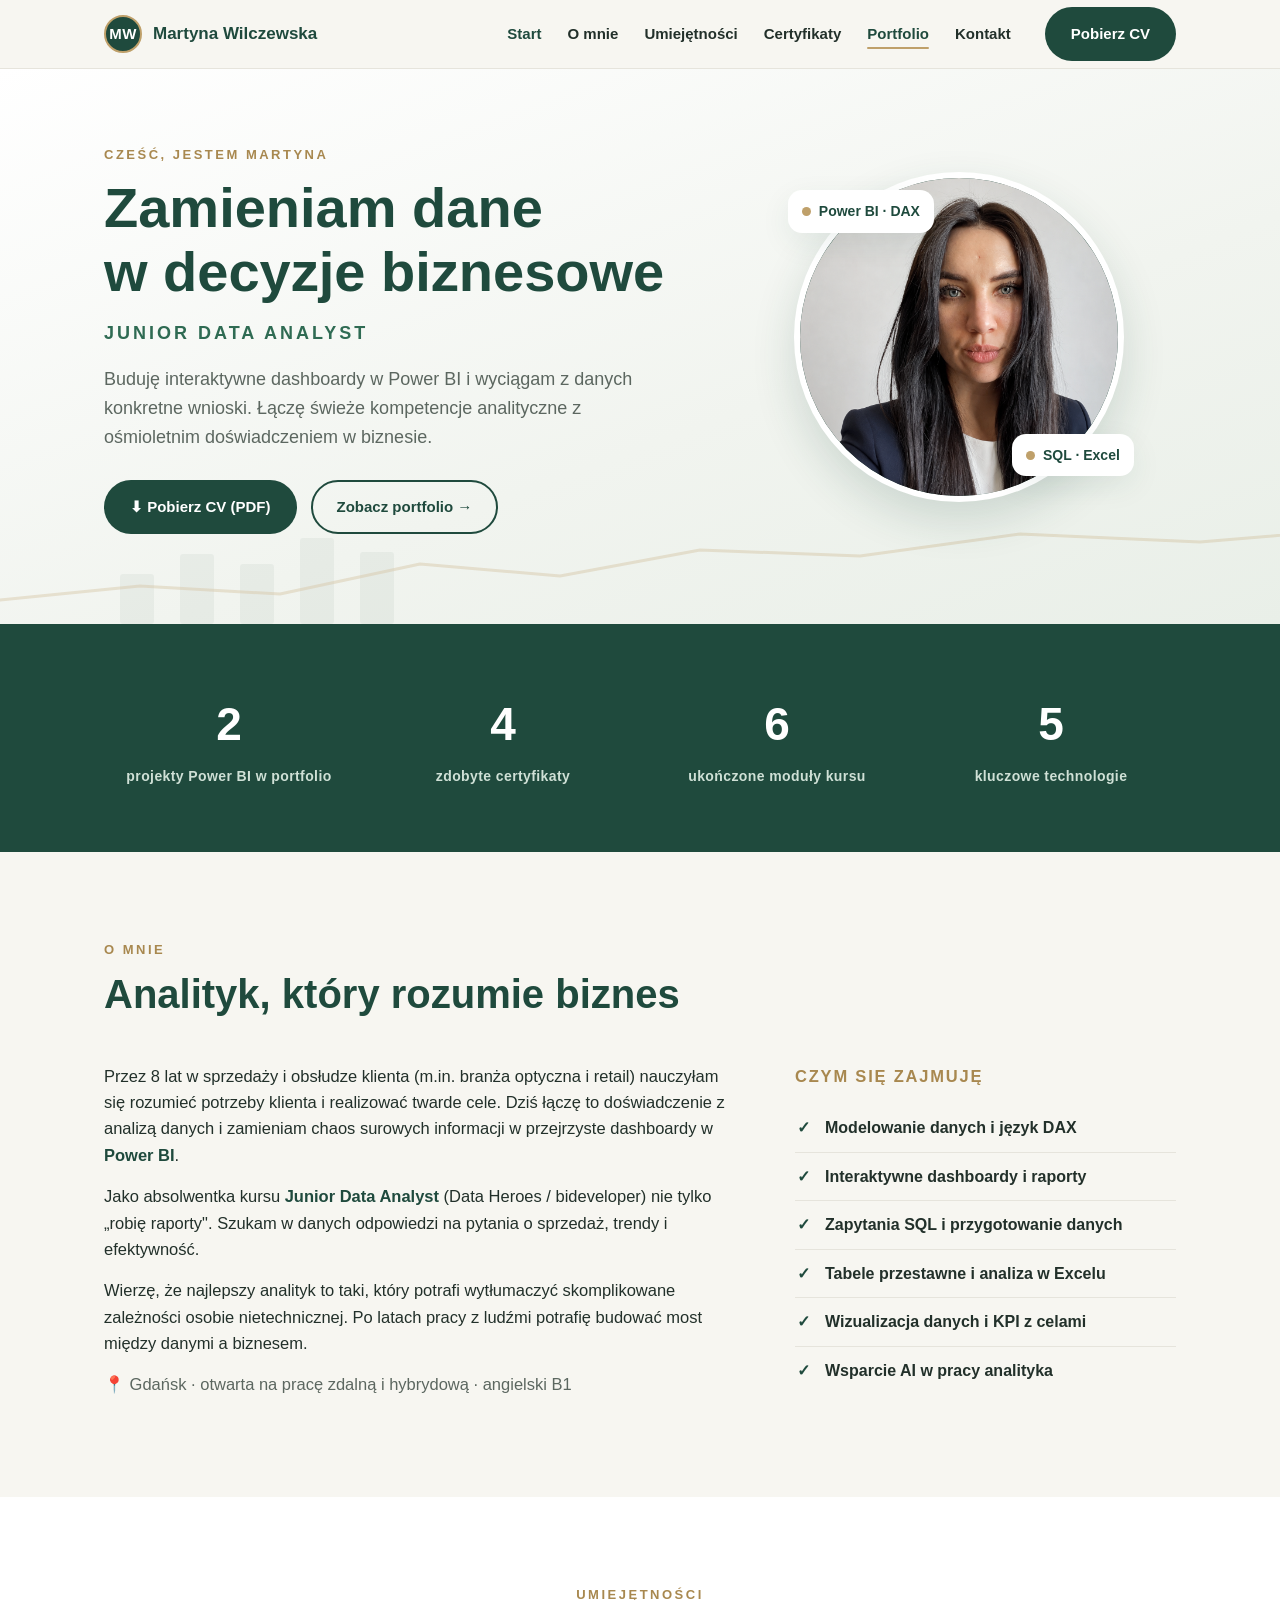
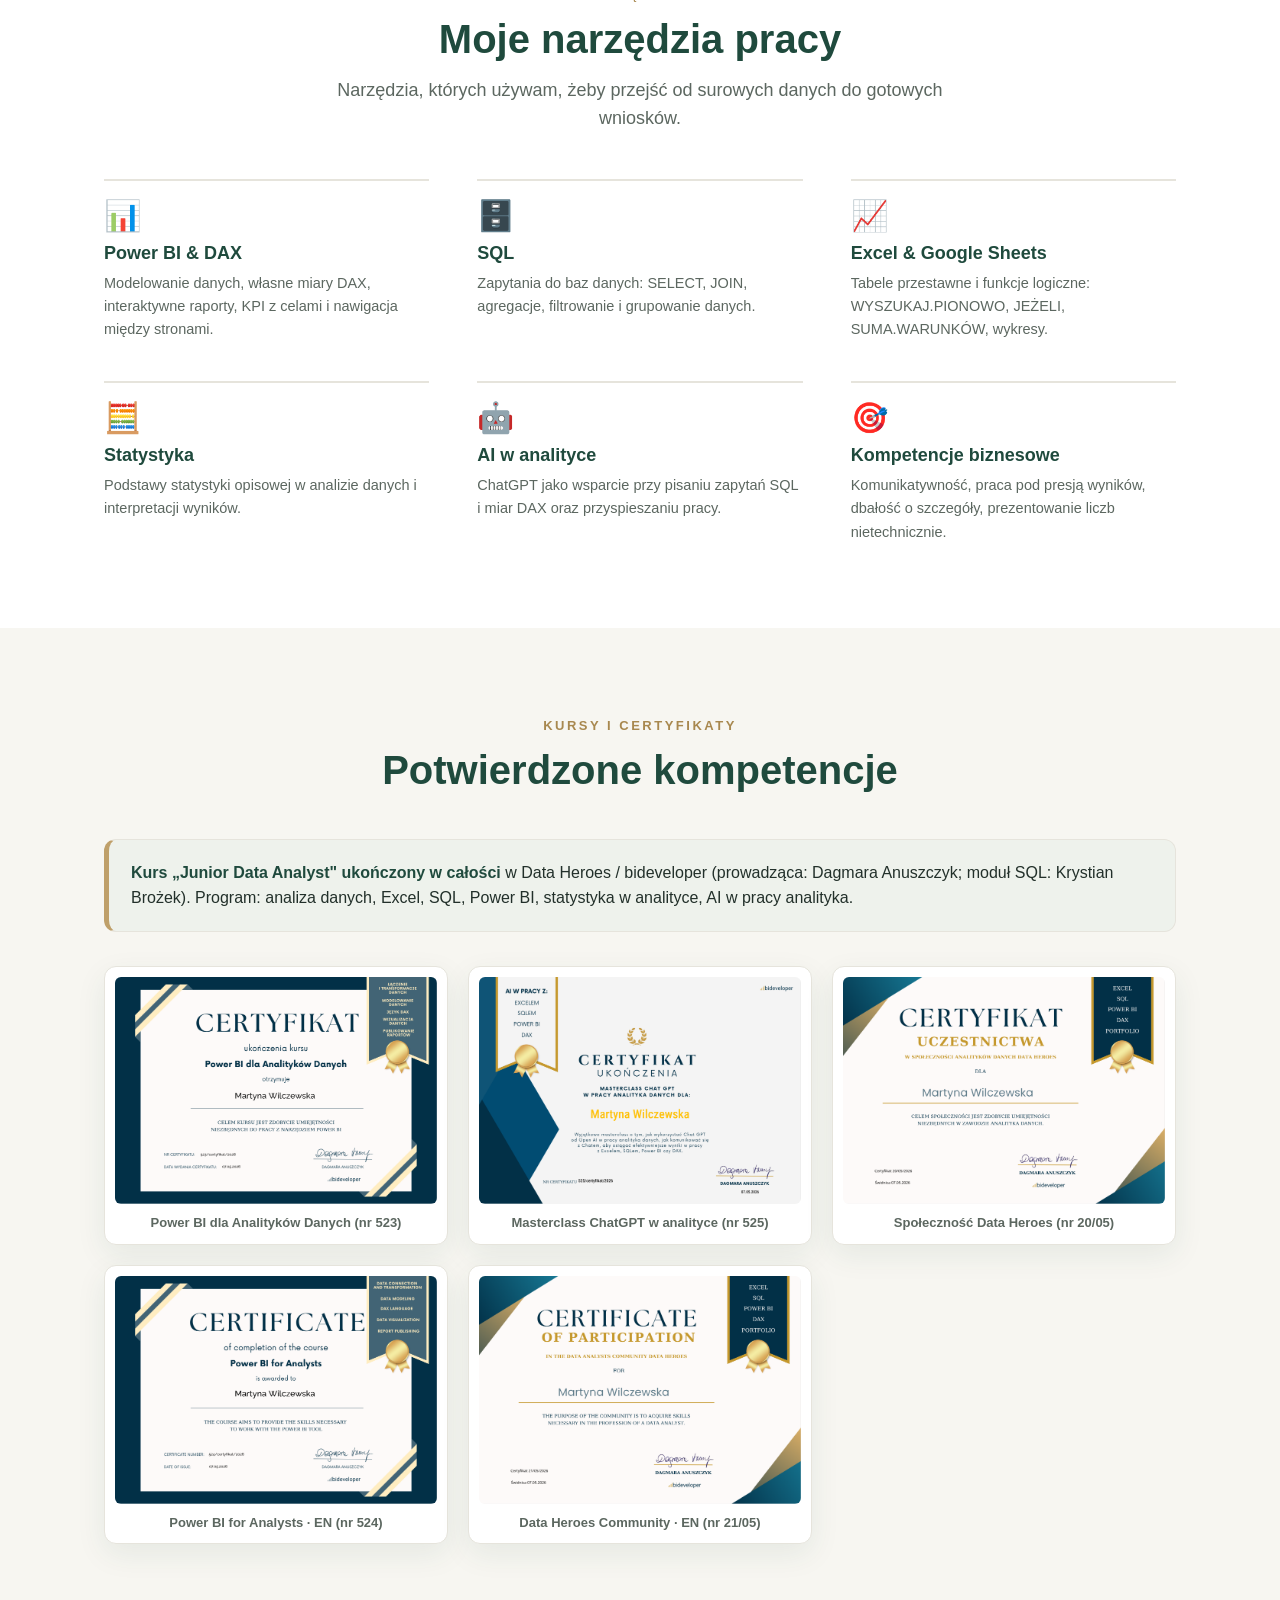
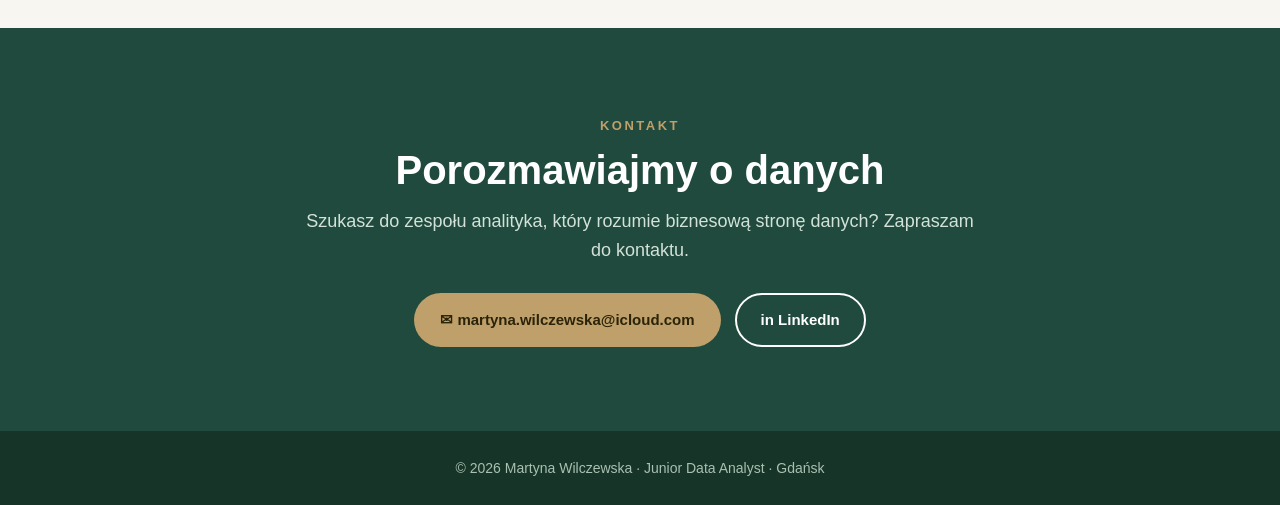
==== index.html @ d8413c9f "Strona-portfolio Martyny Wilczewskiej (Junior Data Analyst) Strona glowna, portfolio i dwie strony r" ====
<!DOCTYPE html>
<html lang="pl">
<head>
<meta charset="UTF-8">
<meta name="viewport" content="width=device-width, initial-scale=1.0">
<title>Martyna Wilczewska | Junior Data Analyst</title>
<meta name="description" content="Martyna Wilczewska, Junior Data Analyst. Power BI, SQL, DAX, Excel. Portfolio raportów i analiz danych.">
<link rel="stylesheet" href="style.css">
<script>document.documentElement.classList.add('js');</script>
</head>
<body>

<!-- NAV -->
<header class="nav">
  <div class="container nav-inner">
    <a class="brand" href="index.html"><span class="logo">MW</span> Martyna Wilczewska</a>
    <button class="burger" aria-label="Menu"><span></span><span></span><span></span></button>
    <ul class="nav-links">
      <li><a href="#start">Start</a></li>
      <li><a href="#o-mnie">O mnie</a></li>
      <li><a href="#umiejetnosci">Umiejętności</a></li>
      <li><a href="#certyfikaty">Certyfikaty</a></li>
      <li><a href="portfolio.html" class="nav-portfolio">Portfolio</a></li>
      <li><a href="#kontakt">Kontakt</a></li>
      <li class="nav-cta"><a class="btn btn-primary" href="CV_Martyna_Wilczewska.pdf" download>Pobierz CV</a></li>
    </ul>
  </div>
</header>

<!-- HERO -->
<section class="hero" id="start">
  <div class="container hero-grid">
    <div class="hero-text reveal">
      <span class="eyebrow">Cześć, jestem Martyna</span>
      <h1>Zamieniam dane<br>w decyzje biznesowe</h1>
      <span class="role">Junior Data Analyst</span>
      <p class="desc">Buduję interaktywne dashboardy w Power BI i wyciągam z danych konkretne wnioski. Łączę świeże kompetencje analityczne z ośmioletnim doświadczeniem w biznesie.</p>
      <div class="hero-actions">
        <a class="btn btn-primary" href="CV_Martyna_Wilczewska.pdf" download>⬇ Pobierz CV (PDF)</a>
        <a class="btn btn-outline" href="portfolio.html">Zobacz portfolio →</a>
      </div>
    </div>
    <div class="hero-photo reveal d2">
      <div class="ring"><img src="img/martyna.png" alt="Martyna Wilczewska"></div>
      <div class="pill p1"><span class="dot"></span> Power BI · DAX</div>
      <div class="pill p2"><span class="dot"></span> SQL · Excel</div>
    </div>
  </div>
  <svg class="hero-chart" viewBox="0 0 1440 120" preserveAspectRatio="none" fill="none">
    <g fill="#1f4a3d" opacity="0.10">
      <rect x="120" y="70" width="34" height="50" rx="3"/>
      <rect x="180" y="50" width="34" height="70" rx="3"/>
      <rect x="240" y="60" width="34" height="60" rx="3"/>
      <rect x="300" y="34" width="34" height="86" rx="3"/>
      <rect x="360" y="48" width="34" height="72" rx="3"/>
    </g>
    <polyline points="0,96 140,82 280,90 420,60 560,72 700,46 860,52 1020,30 1200,38 1440,18"
      stroke="#bfa06a" stroke-width="3" opacity="0.5" stroke-linecap="round" stroke-linejoin="round"/>
  </svg>
</section>

<!-- LICZNIKI -->
<section class="stats">
  <div class="container">
    <div class="row">
      <div class="stat" data-count="2"><div class="num"><span class="val">0</span></div><div class="lab">projekty Power BI w portfolio</div></div>
      <div class="stat" data-count="4"><div class="num"><span class="val">0</span></div><div class="lab">zdobyte certyfikaty</div></div>
      <div class="stat" data-count="6"><div class="num"><span class="val">0</span></div><div class="lab">ukończone moduły kursu</div></div>
      <div class="stat" data-count="5"><div class="num"><span class="val">0</span></div><div class="lab">kluczowe technologie</div></div>
    </div>
  </div>
</section>

<!-- O MNIE -->
<section id="o-mnie" class="about">
  <div class="container">
    <div class="section-head reveal">
      <span class="eyebrow">O mnie</span>
      <h2 class="title">Analityk, który rozumie biznes</h2>
    </div>
    <div class="about-grid">
      <div class="reveal">
        <p>Przez 8 lat w sprzedaży i obsłudze klienta (m.in. branża optyczna i retail) nauczyłam się rozumieć potrzeby klienta i realizować twarde cele. Dziś łączę to doświadczenie z analizą danych i zamieniam chaos surowych informacji w przejrzyste dashboardy w <span class="hl">Power BI</span>.</p>
        <p>Jako absolwentka kursu <span class="hl">Junior Data Analyst</span> (Data Heroes / bideveloper) nie tylko „robię raporty". Szukam w danych odpowiedzi na pytania o sprzedaż, trendy i efektywność.</p>
        <p>Wierzę, że najlepszy analityk to taki, który potrafi wytłumaczyć skomplikowane zależności osobie nietechnicznej. Po latach pracy z ludźmi potrafię budować most między danymi a biznesem.</p>
        <p class="muted">📍 Gdańsk · otwarta na pracę zdalną i hybrydową · angielski B1</p>
      </div>
      <div class="reveal d2">
        <p class="do-title">Czym się zajmuję</p>
        <ul class="do-list">
          <li>Modelowanie danych i język DAX</li>
          <li>Interaktywne dashboardy i raporty</li>
          <li>Zapytania SQL i przygotowanie danych</li>
          <li>Tabele przestawne i analiza w Excelu</li>
          <li>Wizualizacja danych i KPI z celami</li>
          <li>Wsparcie AI w pracy analityka</li>
        </ul>
      </div>
    </div>
  </div>
</section>

<!-- UMIEJĘTNOŚCI -->
<section id="umiejetnosci" class="skills">
  <div class="container">
    <div class="section-head center reveal">
      <span class="eyebrow">Umiejętności</span>
      <h2 class="title">Moje narzędzia pracy</h2>
      <p class="lead">Narzędzia, których używam, żeby przejść od surowych danych do gotowych wniosków.</p>
    </div>
    <div class="skill-grid">
      <div class="skill reveal"><div class="ic">📊</div><h3>Power BI &amp; DAX</h3><p>Modelowanie danych, własne miary DAX, interaktywne raporty, KPI z celami i nawigacja między stronami.</p></div>
      <div class="skill reveal d1"><div class="ic">🗄️</div><h3>SQL</h3><p>Zapytania do baz danych: SELECT, JOIN, agregacje, filtrowanie i grupowanie danych.</p></div>
      <div class="skill reveal d2"><div class="ic">📈</div><h3>Excel &amp; Google Sheets</h3><p>Tabele przestawne i funkcje logiczne: WYSZUKAJ.PIONOWO, JEŻELI, SUMA.WARUNKÓW, wykresy.</p></div>
      <div class="skill reveal"><div class="ic">🧮</div><h3>Statystyka</h3><p>Podstawy statystyki opisowej w analizie danych i interpretacji wyników.</p></div>
      <div class="skill reveal d1"><div class="ic">🤖</div><h3>AI w analityce</h3><p>ChatGPT jako wsparcie przy pisaniu zapytań SQL i miar DAX oraz przyspieszaniu pracy.</p></div>
      <div class="skill reveal d2"><div class="ic">🎯</div><h3>Kompetencje biznesowe</h3><p>Komunikatywność, praca pod presją wyników, dbałość o szczegóły, prezentowanie liczb nietechnicznie.</p></div>
    </div>
  </div>
</section>

<!-- CERTYFIKATY -->
<section id="certyfikaty" class="about">
  <div class="container">
    <div class="section-head center reveal">
      <span class="eyebrow">Kursy i certyfikaty</span>
      <h2 class="title">Potwierdzone kompetencje</h2>
    </div>
    <div class="cert-info reveal">
      <b>Kurs „Junior Data Analyst" ukończony w całości</b> w Data Heroes / bideveloper (prowadząca: Dagmara Anuszczyk; moduł SQL: Krystian Brożek). Program: analiza danych, Excel, SQL, Power BI, statystyka w analityce, AI w pracy analityka.
    </div>
    <div class="cert-gallery">
      <div class="cert-thumb reveal"><img src="img/certy/cert-1.png" alt="Certyfikat Power BI dla Analityków Danych"><div class="cap">Power BI dla Analityków Danych (nr 523)</div></div>
      <div class="cert-thumb reveal d1"><img src="img/certy/cert-4.png" alt="Certyfikat Masterclass ChatGPT"><div class="cap">Masterclass ChatGPT w analityce (nr 525)</div></div>
      <div class="cert-thumb reveal d2"><img src="img/certy/cert-3.png" alt="Certyfikat uczestnictwa Data Heroes"><div class="cap">Społeczność Data Heroes (nr 20/05)</div></div>
      <div class="cert-thumb reveal"><img src="img/certy/cert-2.png" alt="Certificate Power BI for Analysts"><div class="cap">Power BI for Analysts · EN (nr 524)</div></div>
      <div class="cert-thumb reveal d1"><img src="img/certy/cert-5.png" alt="Certificate of Participation Data Heroes"><div class="cap">Data Heroes Community · EN (nr 21/05)</div></div>
    </div>
  </div>
</section>

<!-- KONTAKT -->
<section id="kontakt" class="contact">
  <div class="container">
    <span class="eyebrow" style="color:var(--beige)">Kontakt</span>
    <h2 class="title">Porozmawiajmy o danych</h2>
    <p class="lead">Szukasz do zespołu analityka, który rozumie biznesową stronę danych? Zapraszam do kontaktu.</p>
    <div class="contact-actions">
      <a class="btn btn-gold" href="mailto:martyna.wilczewska@icloud.com">✉ martyna.wilczewska@icloud.com</a>
      <a class="btn btn-outline" style="color:#fff;border-color:#fff" href="https://www.linkedin.com/in/martyna-wilczewska" target="_blank" rel="noopener">in LinkedIn</a>
    </div>
  </div>
</section>

<footer class="footer">
  <div class="container">© <span data-year></span> Martyna Wilczewska · Junior Data Analyst · Gdańsk</div>
</footer>

<div class="lightbox"><span class="close">&times;</span><img src="" alt="Certyfikat"></div>
<script src="script.js"></script>
</body>
</html>
---- style.css ----
/* ===== Martyna Wilczewska - strona portfolio =====
   Paleta: jasne tło + butelkowa zieleń + beż (spójne z CV) */
:root{
  --green:#1f4a3d;
  --green-d:#163528;
  --green-l:#2f6b53;
  --beige:#bfa06a;
  --beige-d:#a8884f;
  --bg:#f7f6f1;
  --card:#ffffff;
  --text:#22302a;
  --muted:#5c6760;
  --line:#e6e4dc;
  --shadow:0 10px 30px rgba(31,74,61,.08);
  --shadow-h:0 18px 44px rgba(31,74,61,.16);
  --radius:16px;
}
*{margin:0;padding:0;box-sizing:border-box;}
html{scroll-behavior:smooth;scroll-padding-top:84px;}
body{
  font-family:"Segoe UI","Inter","Helvetica Neue",Arial,sans-serif;
  color:var(--text);background:var(--bg);line-height:1.6;
  -webkit-font-smoothing:antialiased;
}
a{color:inherit;text-decoration:none;}
img{max-width:100%;display:block;}
.container{max-width:1120px;margin:0 auto;padding:0 24px;}
section{padding:84px 0;}
.muted{color:var(--muted);}

/* ---- typografia sekcji ---- */
.eyebrow{display:inline-block;font-size:13px;font-weight:700;letter-spacing:2.5px;
  text-transform:uppercase;color:var(--beige-d);margin-bottom:10px;}
h1,h2,h3{line-height:1.15;color:var(--green);font-weight:800;}
h2.title{font-size:clamp(26px,4vw,40px);margin-bottom:14px;}
.lead{font-size:18px;color:var(--muted);max-width:680px;}
.section-head{margin-bottom:46px;}
.center{text-align:center;}
.center .lead{margin-left:auto;margin-right:auto;}

/* ---- przyciski ---- */
.btn{display:inline-flex;align-items:center;gap:9px;padding:13px 24px;border-radius:999px;
  font-weight:700;font-size:15px;border:2px solid transparent;cursor:pointer;transition:.25s;}
.btn-primary{background:var(--green);color:#fff;}
.btn-primary:hover{background:var(--green-d);transform:translateY(-2px);box-shadow:var(--shadow-h);}
.btn-outline{background:transparent;color:var(--green);border-color:var(--green);}
.btn-outline:hover{background:var(--green);color:#fff;transform:translateY(-2px);}
.btn-gold{background:var(--beige);color:#2a2308;}
.btn-gold:hover{background:var(--beige-d);transform:translateY(-2px);box-shadow:var(--shadow-h);}

/* ---- NAV ---- */
.nav{position:sticky;top:0;z-index:50;background:rgba(247,246,241,.86);
  backdrop-filter:blur(10px);border-bottom:1px solid var(--line);}
.nav-inner{display:flex;align-items:center;justify-content:space-between;height:68px;}
.brand{display:flex;align-items:center;gap:11px;font-weight:800;color:var(--green);font-size:17px;}
.brand .logo{width:38px;height:38px;border-radius:50%;background:var(--green);color:#fff;
  display:grid;place-items:center;font-size:15px;letter-spacing:.5px;border:2px solid var(--beige);}
.nav-links{display:flex;align-items:center;gap:26px;list-style:none;}
.nav-links a{font-weight:600;color:var(--text);font-size:15px;transition:.2s;}
.nav-links a:hover,.nav-links a.active{color:var(--green);}
/* przycisk CV w navie zawsze z białym tekstem (nadpisuje regułę linków) */
.nav-links a.btn-primary,.nav-links a.btn-primary:hover{color:#fff;}
.nav-cta{margin-left:8px;}
/* wyróżniona zakładka Portfolio */
.nav-links a.nav-portfolio{color:var(--green);font-weight:800;position:relative;}
.nav-links a.nav-portfolio::after{content:"";position:absolute;left:0;right:0;bottom:-7px;height:2px;
  background:var(--beige);border-radius:2px;}
.burger{display:none;background:none;border:0;cursor:pointer;width:42px;height:42px;}
.burger span{display:block;width:24px;height:2px;background:var(--green);margin:5px auto;transition:.3s;}

/* ---- HERO ---- */
.hero{position:relative;overflow:hidden;padding:72px 0 90px;
  background:linear-gradient(160deg,#ffffff 0%,#f1f4ef 60%,#e9efe8 100%);}
.hero-grid{display:grid;grid-template-columns:1.15fr .85fr;gap:50px;align-items:center;position:relative;z-index:2;}
.hero h1{font-size:clamp(34px,5.4vw,56px);}
.hero .role{display:inline-block;margin:14px 0 18px;color:var(--green-l);font-weight:700;
  letter-spacing:3px;text-transform:uppercase;font-size:clamp(14px,1.6vw,18px);}
.hero .desc{font-size:18px;color:var(--muted);max-width:540px;margin-bottom:28px;}
.hero-actions{display:flex;gap:14px;flex-wrap:wrap;}
.hero-photo{justify-self:center;position:relative;}
.hero-photo .ring{width:min(330px,72vw);aspect-ratio:1;border-radius:50%;overflow:hidden;
  border:6px solid #fff;box-shadow:var(--shadow-h);background:var(--green);}
.hero-photo .ring img{width:100%;height:100%;object-fit:cover;object-position:center 22%;}
.hero-photo .pill{position:absolute;background:#fff;border-radius:14px;padding:10px 14px;
  box-shadow:var(--shadow);font-weight:700;color:var(--green);font-size:14px;display:flex;gap:8px;align-items:center;}
.hero-photo .pill .dot{width:9px;height:9px;border-radius:50%;background:var(--beige);}
.hero-photo .pill.p1{top:18px;left:-6px;}
.hero-photo .pill.p2{bottom:26px;right:-10px;}
/* motyw danych na dole hero */
.hero-chart{position:absolute;left:0;right:0;bottom:0;height:120px;z-index:1;opacity:.5;}

/* ---- liczniki ---- */
.stats{background:var(--green);color:#fff;padding:64px 0;}
.stats .row{display:grid;grid-template-columns:repeat(4,1fr);gap:24px;text-align:center;}
.stat .num{font-size:clamp(30px,4vw,46px);font-weight:800;color:#fff;}
.stat .num .suf{color:var(--beige);}
.stat .lab{color:#cfe0d6;font-size:14px;font-weight:600;letter-spacing:.4px;margin-top:4px;}

/* ---- O mnie ---- */
.about-grid{display:grid;grid-template-columns:1.25fr .75fr;gap:56px;align-items:start;}
.about p{margin-bottom:15px;font-size:16.5px;}
.about .hl{color:var(--green);font-weight:700;}
.do-title{font-size:13px;font-weight:700;letter-spacing:1.8px;text-transform:uppercase;
  color:var(--beige-d);margin-bottom:14px;}
.do-list{list-style:none;}
.do-list li{position:relative;padding:11px 0 11px 30px;border-top:1px solid var(--line);
  font-weight:600;color:var(--text);}
.do-list li:first-child{border-top:0;}
.do-list li::before{content:"✓";position:absolute;left:2px;top:11px;color:var(--green);font-weight:800;}

/* ---- Umiejętności ---- */
.skills{background:#fff;}
.skill-grid{display:grid;grid-template-columns:repeat(3,1fr);gap:40px 48px;}
/* bez kontenerów: cienka linia akcentu u góry, dużo światła */
.skill{padding-top:20px;border-top:2px solid var(--line);transition:border-color .25s;}
.skill:hover{border-top-color:var(--beige);}
.skill .ic{font-size:30px;line-height:1;margin-bottom:12px;}
.skill h3{font-size:18px;margin-bottom:8px;transition:color .2s;}
.skill:hover h3{color:var(--beige-d);}
.skill p{font-size:14.5px;color:var(--muted);}

/* ---- Certyfikaty ---- */
.cert-info{background:#eef2ec;border:1px solid var(--line);border-left:5px solid var(--beige);
  border-radius:12px;padding:20px 22px;margin-bottom:34px;}
.cert-info b{color:var(--green);}
.cert-gallery{display:grid;grid-template-columns:repeat(3,1fr);gap:20px;}
.cert-thumb{background:#fff;border:1px solid var(--line);border-radius:12px;padding:10px;
  cursor:pointer;transition:.25s;box-shadow:var(--shadow);}
.cert-thumb:hover{transform:translateY(-4px);box-shadow:var(--shadow-h);}
.cert-thumb img{border-radius:6px;}
.cert-thumb .cap{font-size:13px;color:var(--muted);font-weight:600;margin-top:9px;text-align:center;}

/* lightbox */
.lightbox{position:fixed;inset:0;background:rgba(20,30,25,.88);display:none;
  align-items:center;justify-content:center;z-index:100;padding:30px;cursor:zoom-out;}
.lightbox.open{display:flex;}
.lightbox img{max-width:95%;max-height:90vh;border-radius:8px;box-shadow:0 20px 60px rgba(0,0,0,.5);}
.lightbox .close{position:absolute;top:20px;right:28px;color:#fff;font-size:40px;cursor:pointer;line-height:1;}

/* ---- Portfolio (bez kontenerów, wyśrodkowane) ---- */
.proj-list{max-width:800px;margin:0 auto;}
.proj-item{text-align:center;padding:58px 0;border-top:1px solid var(--line);}
.proj-item:first-child{border-top:0;padding-top:6px;}
.proj-ic{font-size:46px;line-height:1;margin-bottom:16px;}
.proj-label{display:inline-block;font-size:12.5px;letter-spacing:2.5px;text-transform:uppercase;
  color:var(--beige-d);font-weight:700;margin-bottom:12px;}
.proj-item h2{font-size:clamp(24px,3.6vw,32px);margin-bottom:14px;}
.proj-item .desc{color:var(--muted);max-width:580px;margin:0 auto 16px;font-size:16.5px;}
.proj-tags{color:var(--green-l);font-weight:600;font-size:14px;margin-bottom:26px;}
.proj-open{display:inline-flex;align-items:center;gap:8px;font-weight:700;color:var(--green);
  border-bottom:2px solid var(--beige);padding-bottom:3px;transition:.2s;}
.proj-open:hover{gap:13px;color:var(--green-d);}

/* ---- Kontakt ---- */
.contact{background:var(--green);color:#fff;text-align:center;}
.contact h2{color:#fff;}
.contact .lead{color:#d3e2d9;margin:0 auto 28px;}
.contact-actions{display:flex;gap:14px;justify-content:center;flex-wrap:wrap;}

/* ---- Stopka ---- */
.footer{background:var(--green-d);color:#a9c0b3;text-align:center;padding:26px 0;font-size:14px;}
.footer a{color:var(--beige);}

/* ---- reveal animacja ---- */
.reveal{opacity:0;transform:translateY(26px);transition:opacity .7s ease,transform .7s ease;}
.reveal.in{opacity:1;transform:none;}
/* fallback: bez JS (albo gdy JS padnie) cała treść widoczna */
html:not(.js) .reveal{opacity:1!important;transform:none!important;}
.d1{transition-delay:.08s}.d2{transition-delay:.16s}.d3{transition-delay:.24s}.d4{transition-delay:.32s}

/* ---- strony raportów ---- */
.page-hero{background:linear-gradient(160deg,#ffffff,#e9efe8);padding:60px 0;border-bottom:1px solid var(--line);}
.crumbs{font-size:14px;color:var(--muted);margin-bottom:14px;}
.crumbs a{color:var(--green);font-weight:600;}
.report-section{max-width:900px;margin:0 auto;}
.report-section h2{margin-bottom:14px;}
.report-section h3{font-size:20px;margin:34px 0 12px;}
.report-section p{margin-bottom:12px;}
.report-section ul{margin:0 0 16px 22px;}
.report-section li{margin-bottom:6px;}
.shot{margin:22px 0 6px;}
.shot img{width:100%;display:block;border-radius:12px;box-shadow:var(--shadow-h);border:1px solid var(--line);}
.shot .ph{aspect-ratio:16/9;border:2px dashed #c9cfc6;border-radius:12px;display:grid;place-items:center;
  color:var(--muted);font-weight:600;text-align:center;background:#fbfcfa;padding:20px;}
.shot .cap{font-size:13.5px;color:var(--muted);margin-top:10px;text-align:center;}
/* osadzony żywy raport Power BI */
.embed{position:relative;aspect-ratio:16/10;border-radius:12px;overflow:hidden;
  box-shadow:var(--shadow-h);border:1px solid var(--line);margin:20px 0;background:#eef2ec;}
.embed iframe{position:absolute;inset:0;width:100%;height:100%;border:0;}
.note{background:#fff7e6;border:1px solid #f0e2bd;border-radius:10px;padding:14px 16px;
  color:#7a6320;font-size:14px;margin:18px 0;}

/* ---- RESPONSYWNOŚĆ ---- */
@media(max-width:880px){
  .nav-links{position:fixed;top:68px;right:0;width:240px;height:calc(100vh - 68px);
    background:#fff;flex-direction:column;align-items:flex-start;padding:24px;gap:18px;
    box-shadow:-10px 0 30px rgba(0,0,0,.12);transform:translateX(110%);transition:.3s;}
  .nav-links.open{transform:none;}
  .burger{display:block;}
  .hero-grid,.about-grid{grid-template-columns:1fr;}
  .hero-photo{order:-1;}
  .skill-grid,.cert-gallery{grid-template-columns:1fr 1fr;}
  .proj-grid{grid-template-columns:1fr;}
  .stats .row{grid-template-columns:1fr 1fr;gap:30px 12px;}
}
@media(max-width:520px){
  .skill-grid,.cert-gallery{grid-template-columns:1fr;}
  section{padding:60px 0;}
}
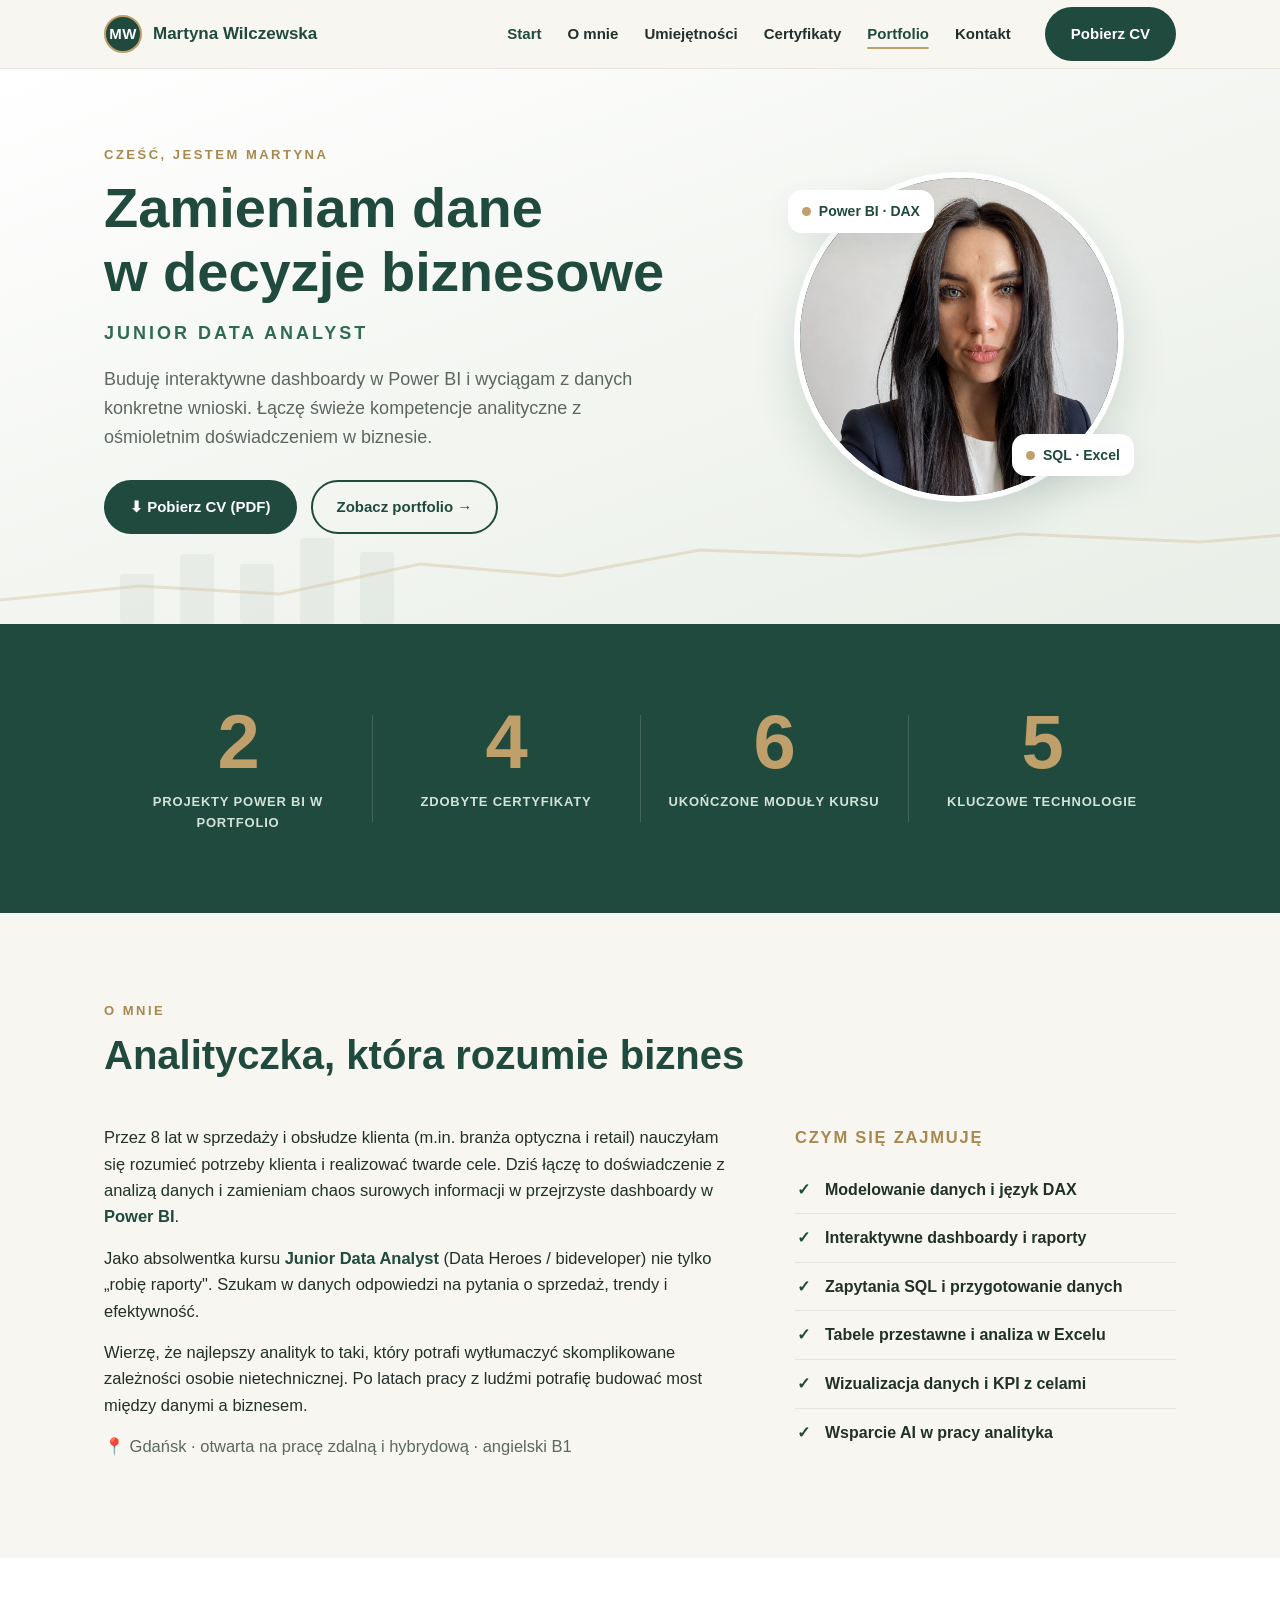
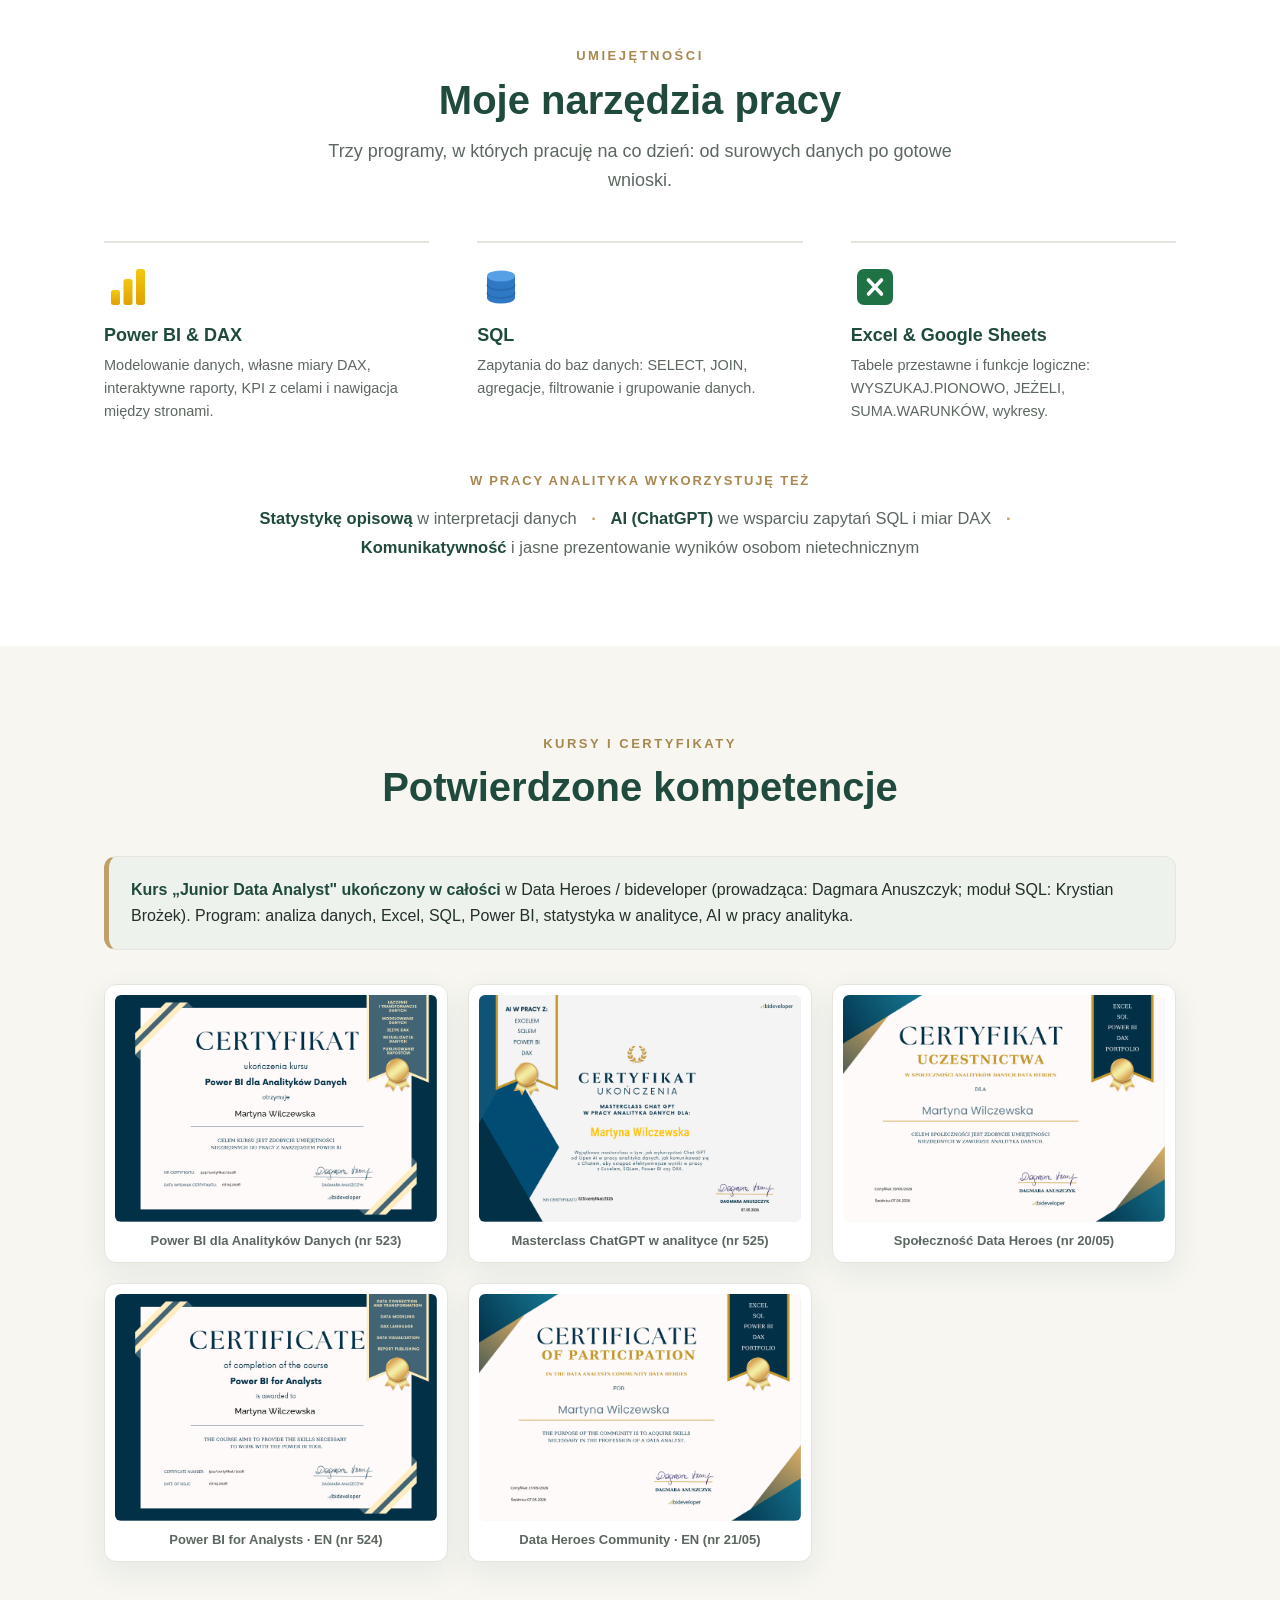
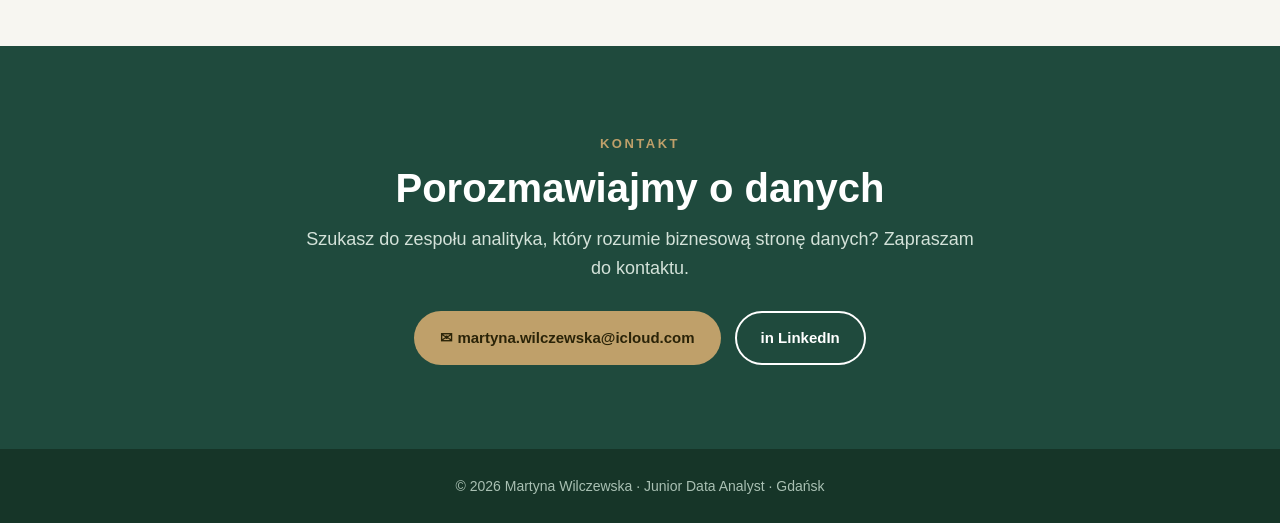
==== commit f40078b3: "Strona: ikony narzedzi (Power BI/SQL/Excel), wieksze liczniki, czytelniejsza sekcja umiejetnosci, po" ====
--- a/index.html
+++ b/index.html
@@ -76,7 +76,7 @@
   <div class="container">
     <div class="section-head reveal">
       <span class="eyebrow">O mnie</span>
-      <h2 class="title">Analityk, który rozumie biznes</h2>
+      <h2 class="title">Analityczka, która rozumie biznes</h2>
     </div>
     <div class="about-grid">
       <div class="reveal">
@@ -106,15 +106,16 @@
     <div class="section-head center reveal">
       <span class="eyebrow">Umiejętności</span>
       <h2 class="title">Moje narzędzia pracy</h2>
-      <p class="lead">Narzędzia, których używam, żeby przejść od surowych danych do gotowych wniosków.</p>
+      <p class="lead">Trzy programy, w których pracuję na co dzień: od surowych danych po gotowe wnioski.</p>
     </div>
     <div class="skill-grid">
-      <div class="skill reveal"><div class="ic">📊</div><h3>Power BI &amp; DAX</h3><p>Modelowanie danych, własne miary DAX, interaktywne raporty, KPI z celami i nawigacja między stronami.</p></div>
-      <div class="skill reveal d1"><div class="ic">🗄️</div><h3>SQL</h3><p>Zapytania do baz danych: SELECT, JOIN, agregacje, filtrowanie i grupowanie danych.</p></div>
-      <div class="skill reveal d2"><div class="ic">📈</div><h3>Excel &amp; Google Sheets</h3><p>Tabele przestawne i funkcje logiczne: WYSZUKAJ.PIONOWO, JEŻELI, SUMA.WARUNKÓW, wykresy.</p></div>
-      <div class="skill reveal"><div class="ic">🧮</div><h3>Statystyka</h3><p>Podstawy statystyki opisowej w analizie danych i interpretacji wyników.</p></div>
-      <div class="skill reveal d1"><div class="ic">🤖</div><h3>AI w analityce</h3><p>ChatGPT jako wsparcie przy pisaniu zapytań SQL i miar DAX oraz przyspieszaniu pracy.</p></div>
-      <div class="skill reveal d2"><div class="ic">🎯</div><h3>Kompetencje biznesowe</h3><p>Komunikatywność, praca pod presją wyników, dbałość o szczegóły, prezentowanie liczb nietechnicznie.</p></div>
+      <div class="skill reveal"><div class="ic"><svg viewBox="0 0 48 48" fill="none"><defs><linearGradient id="pbi" x1="0" y1="0" x2="0" y2="1"><stop offset="0" stop-color="#F2C811"/><stop offset="1" stop-color="#E0A100"/></linearGradient></defs><rect x="7" y="27" width="9" height="15" rx="2.5" fill="url(#pbi)"/><rect x="19.5" y="16" width="9" height="26" rx="2.5" fill="url(#pbi)"/><rect x="32" y="6" width="9" height="36" rx="2.5" fill="url(#pbi)"/></svg></div><h3>Power BI &amp; DAX</h3><p>Modelowanie danych, własne miary DAX, interaktywne raporty, KPI z celami i nawigacja między stronami.</p></div>
+      <div class="skill reveal d1"><div class="ic"><svg viewBox="0 0 48 48" fill="none"><path d="M10 13 v22 a14 5.5 0 0 0 28 0 V13" fill="#2f78c4"/><ellipse cx="24" cy="13" rx="14" ry="5.5" fill="#57a0e6"/><path d="M10 21.5 a14 5.5 0 0 0 28 0" stroke="#1f5e9e" stroke-width="1.6" fill="none" opacity=".55"/><path d="M10 29.5 a14 5.5 0 0 0 28 0" stroke="#1f5e9e" stroke-width="1.6" fill="none" opacity=".55"/></svg></div><h3>SQL</h3><p>Zapytania do baz danych: SELECT, JOIN, agregacje, filtrowanie i grupowanie danych.</p></div>
+      <div class="skill reveal d2"><div class="ic"><svg viewBox="0 0 48 48" fill="none"><rect x="6" y="6" width="36" height="36" rx="7" fill="#1f7244"/><path d="M17.5 17 L30.5 31 M30.5 17 L17.5 31" stroke="#fff" stroke-width="3.6" stroke-linecap="round"/></svg></div><h3>Excel &amp; Google Sheets</h3><p>Tabele przestawne i funkcje logiczne: WYSZUKAJ.PIONOWO, JEŻELI, SUMA.WARUNKÓW, wykresy.</p></div>
+    </div>
+    <div class="skills-extra reveal">
+      <p class="extra-title">W pracy analityka wykorzystuję też</p>
+      <p class="extra-line"><b>Statystykę opisową</b> w interpretacji danych <span class="sep">·</span> <b>AI (ChatGPT)</b> we wsparciu zapytań SQL i miar DAX <span class="sep">·</span> <b>Komunikatywność</b> i jasne prezentowanie wyników osobom nietechnicznym</p>
     </div>
   </div>
 </section>
--- a/style.css
+++ b/style.css
@@ -90,11 +90,16 @@
 .hero-chart{position:absolute;left:0;right:0;bottom:0;height:120px;z-index:1;opacity:.5;}
 
 /* ---- liczniki ---- */
-.stats{background:var(--green);color:#fff;padding:64px 0;}
-.stats .row{display:grid;grid-template-columns:repeat(4,1fr);gap:24px;text-align:center;}
-.stat .num{font-size:clamp(30px,4vw,46px);font-weight:800;color:#fff;}
-.stat .num .suf{color:var(--beige);}
-.stat .lab{color:#cfe0d6;font-size:14px;font-weight:600;letter-spacing:.4px;margin-top:4px;}
+.stats{background:var(--green);color:#fff;padding:74px 0;}
+.stats .row{display:grid;grid-template-columns:repeat(4,1fr);gap:0;text-align:center;}
+.stat{position:relative;padding:6px 16px;}
+.stat + .stat::before{content:"";position:absolute;left:0;top:12%;height:76%;width:1px;
+  background:rgba(255,255,255,.16);}
+.stat .num{font-size:clamp(48px,6.8vw,76px);font-weight:800;color:var(--beige);line-height:1;
+  letter-spacing:-1.5px;font-variant-numeric:tabular-nums;}
+.stat .num .suf{color:#fff;}
+.stat .lab{color:#d3e2d9;font-size:13px;font-weight:700;letter-spacing:.8px;margin-top:12px;
+  text-transform:uppercase;}
 
 /* ---- O mnie ---- */
 .about-grid{display:grid;grid-template-columns:1.25fr .75fr;gap:56px;align-items:start;}
@@ -114,10 +119,18 @@
 /* bez kontenerów: cienka linia akcentu u góry, dużo światła */
 .skill{padding-top:20px;border-top:2px solid var(--line);transition:border-color .25s;}
 .skill:hover{border-top-color:var(--beige);}
-.skill .ic{font-size:30px;line-height:1;margin-bottom:12px;}
+.skill .ic{width:48px;height:48px;margin-bottom:14px;}
+.skill .ic svg{width:100%;height:100%;display:block;}
 .skill h3{font-size:18px;margin-bottom:8px;transition:color .2s;}
 .skill:hover h3{color:var(--beige-d);}
 .skill p{font-size:14.5px;color:var(--muted);}
+/* dodatkowe kompetencje pod 3 narzędziami (bez ikon, czysty tekst) */
+.skills-extra{margin-top:48px;text-align:center;max-width:780px;margin-left:auto;margin-right:auto;}
+.skills-extra .extra-title{font-size:13px;font-weight:700;letter-spacing:1.8px;text-transform:uppercase;
+  color:var(--beige-d);margin-bottom:12px;}
+.skills-extra .extra-line{color:var(--muted);font-size:16.5px;line-height:1.75;}
+.skills-extra .extra-line b{color:var(--green);font-weight:700;}
+.skills-extra .sep{color:var(--beige);font-weight:800;padding:0 10px;}
 
 /* ---- Certyfikaty ---- */
 .cert-info{background:#eef2ec;border:1px solid var(--line);border-left:5px solid var(--beige);
@@ -201,7 +214,8 @@
   .hero-photo{order:-1;}
   .skill-grid,.cert-gallery{grid-template-columns:1fr 1fr;}
   .proj-grid{grid-template-columns:1fr;}
-  .stats .row{grid-template-columns:1fr 1fr;gap:30px 12px;}
+  .stats .row{grid-template-columns:1fr 1fr;gap:36px 12px;}
+  .stat + .stat::before{display:none;}
 }
 @media(max-width:520px){
   .skill-grid,.cert-gallery{grid-template-columns:1fr;}
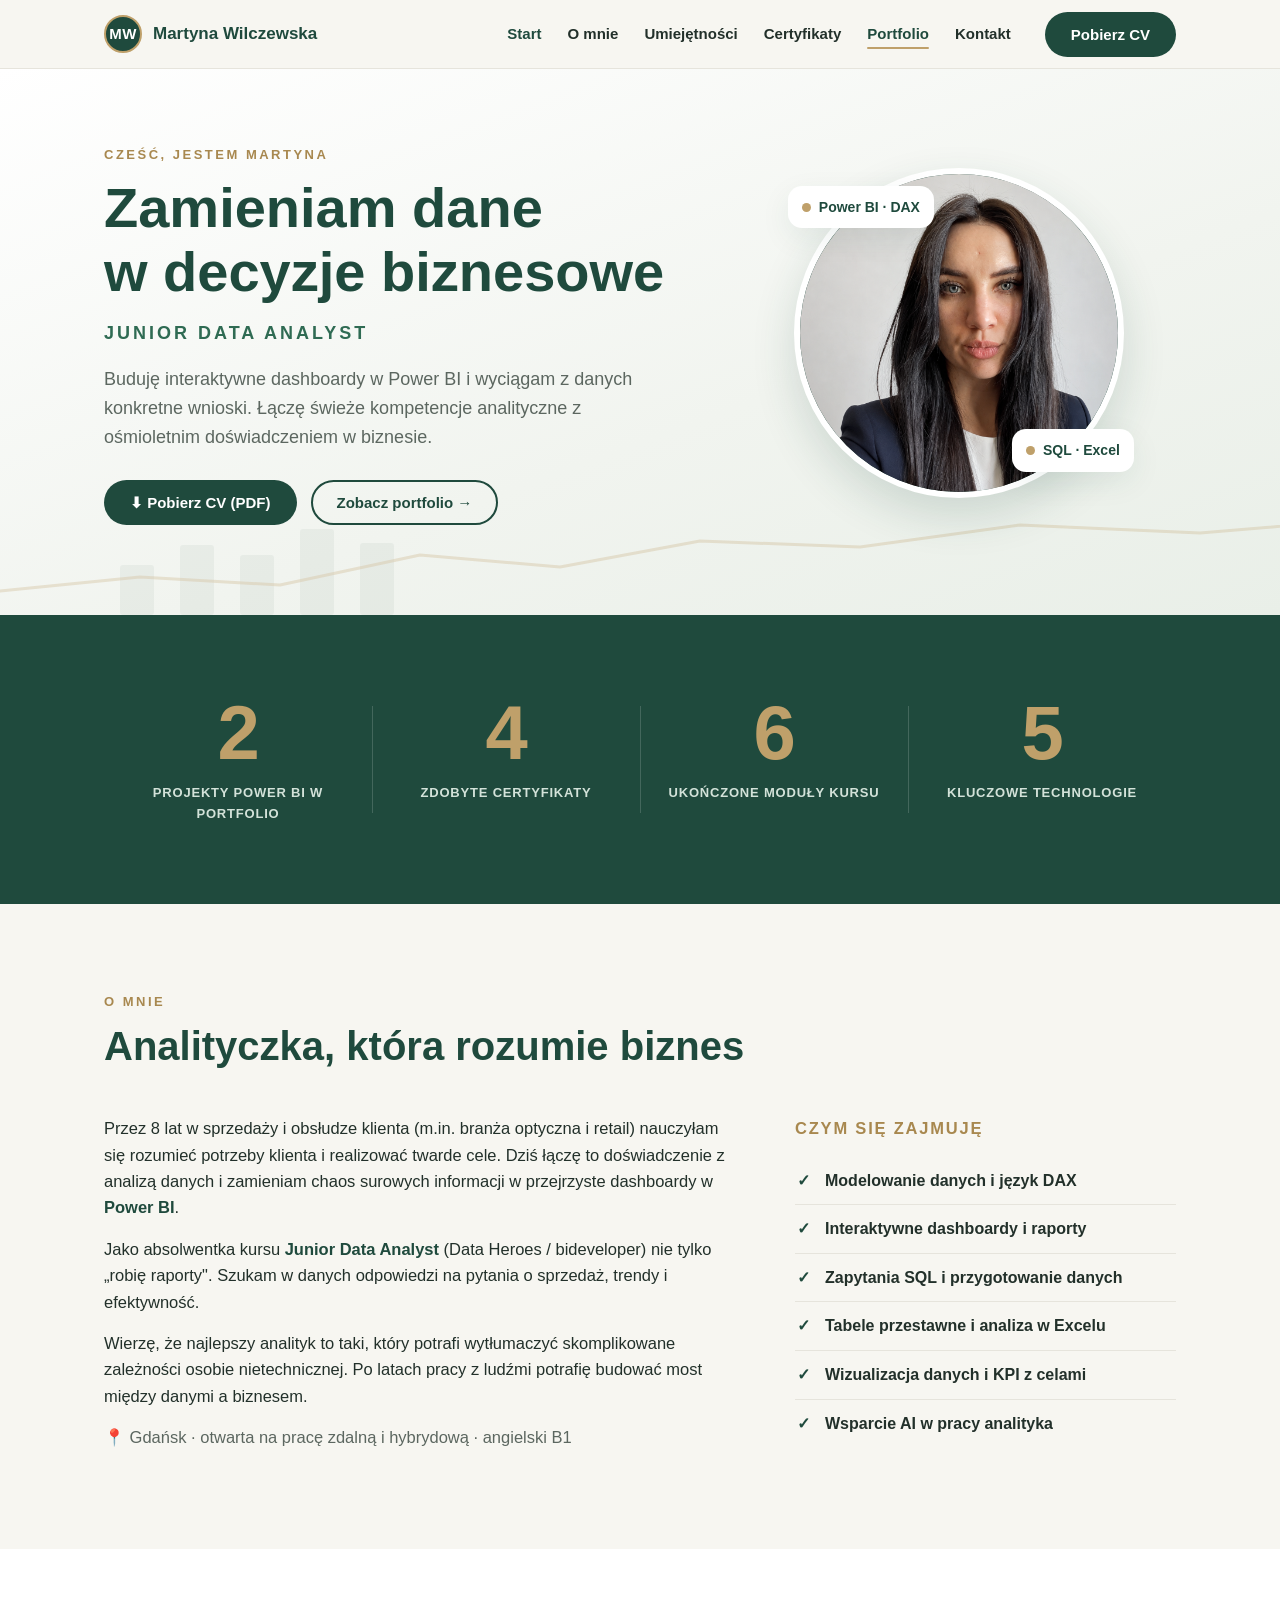
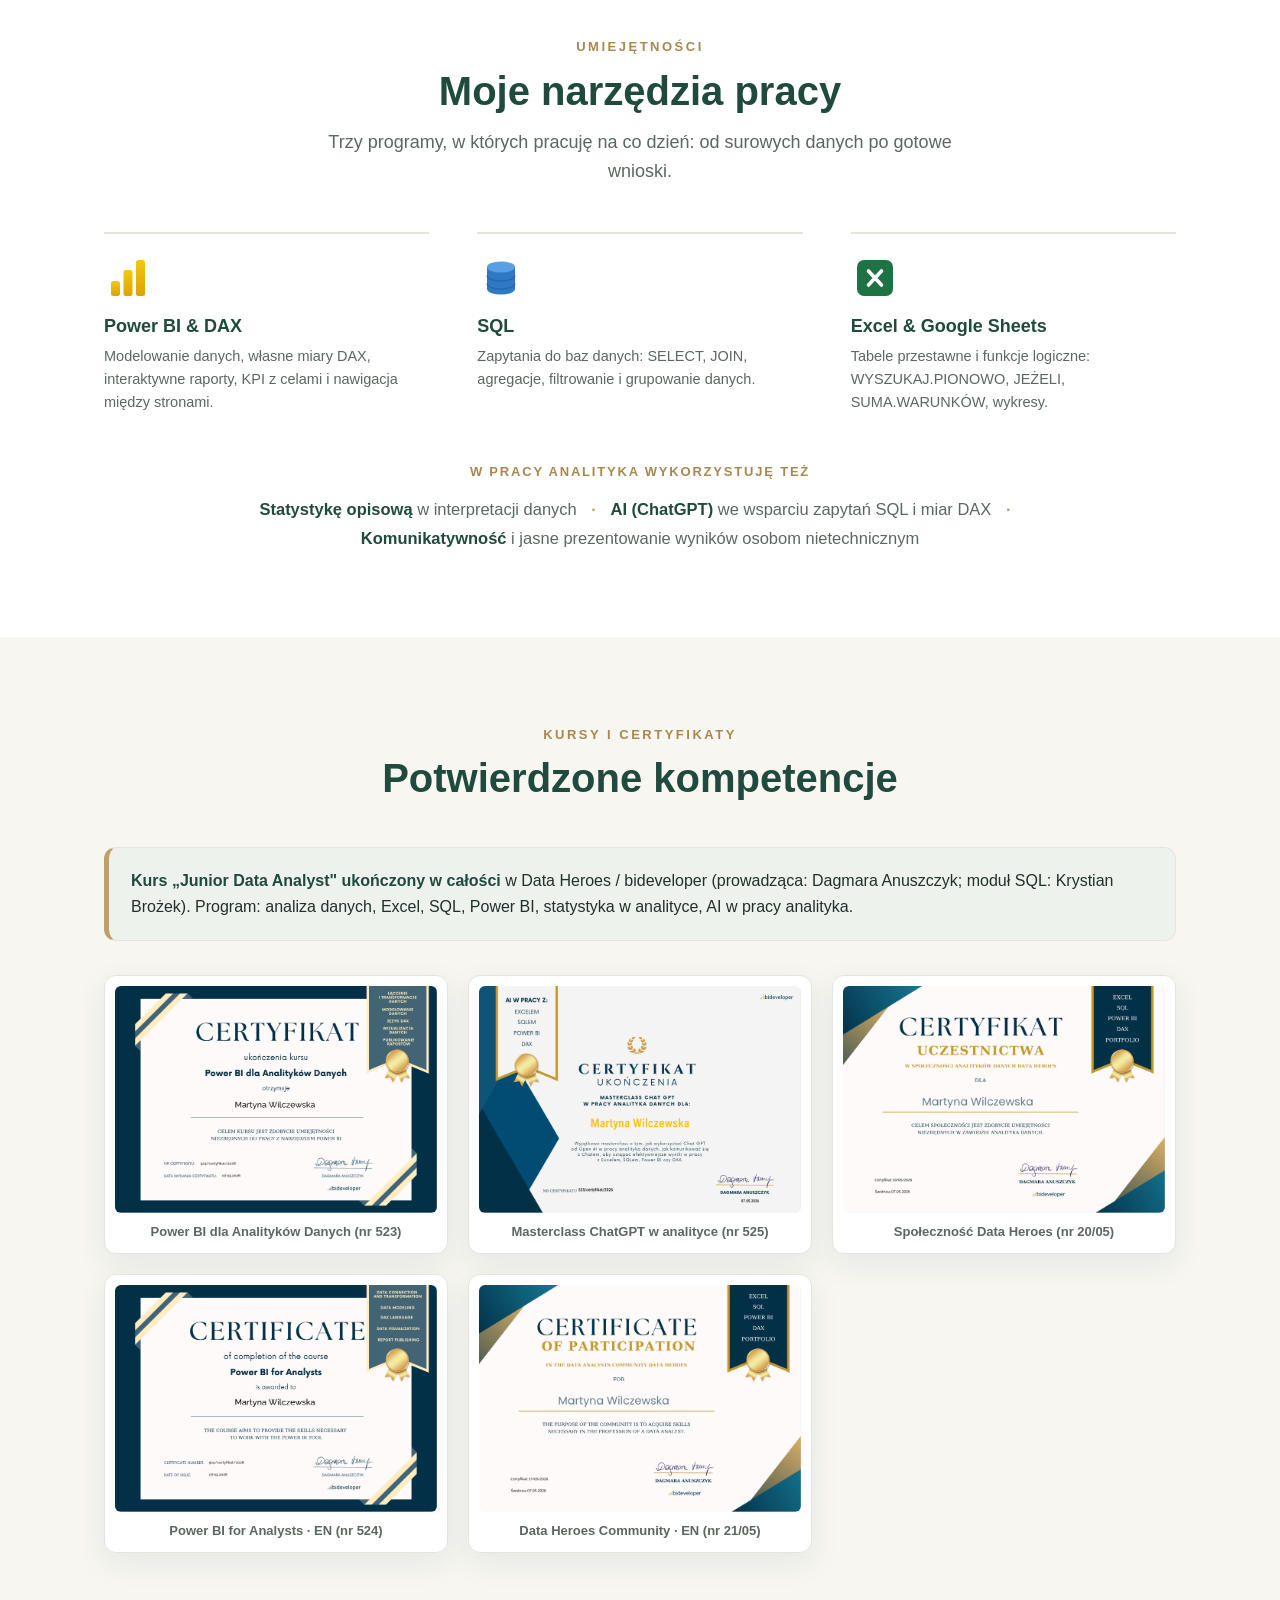
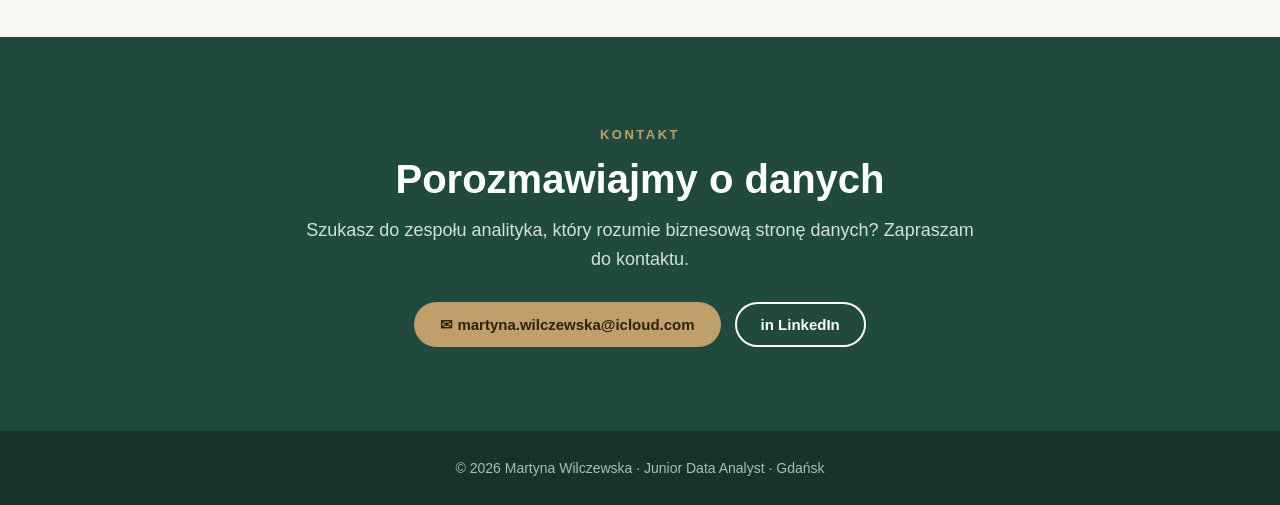
==== commit f9e39979: "Kontakt: klik w e-mail kopiuje adres do schowka (z potwierdzeniem) Co-Authored-By: Claude Opus 4.8 (" ====
--- a/index.html
+++ b/index.html
@@ -147,8 +147,8 @@
     <h2 class="title">Porozmawiajmy o danych</h2>
     <p class="lead">Szukasz do zespołu analityka, który rozumie biznesową stronę danych? Zapraszam do kontaktu.</p>
     <div class="contact-actions">
-      <a class="btn btn-gold" href="mailto:martyna.wilczewska@icloud.com">✉ martyna.wilczewska@icloud.com</a>
-      <a class="btn btn-outline" style="color:#fff;border-color:#fff" href="https://www.linkedin.com/in/martyna-wilczewska" target="_blank" rel="noopener">in LinkedIn</a>
+      <button type="button" class="btn btn-gold" id="copyMail" data-email="martyna.wilczewska@icloud.com">✉ martyna.wilczewska@icloud.com</button>
+      <a class="btn btn-outline" style="color:#fff;border-color:#fff" href="https://www.linkedin.com/in/martyna-wilczewska-b39933404/" target="_blank" rel="noopener">in LinkedIn</a>
     </div>
   </div>
 </section>
--- a/style.css
+++ b/style.css
@@ -40,7 +40,8 @@
 
 /* ---- przyciski ---- */
 .btn{display:inline-flex;align-items:center;gap:9px;padding:13px 24px;border-radius:999px;
-  font-weight:700;font-size:15px;border:2px solid transparent;cursor:pointer;transition:.25s;}
+  font-weight:700;font-size:15px;border:2px solid transparent;cursor:pointer;transition:.25s;
+  font-family:inherit;line-height:1;}
 .btn-primary{background:var(--green);color:#fff;}
 .btn-primary:hover{background:var(--green-d);transform:translateY(-2px);box-shadow:var(--shadow-h);}
 .btn-outline{background:transparent;color:var(--green);border-color:var(--green);}
